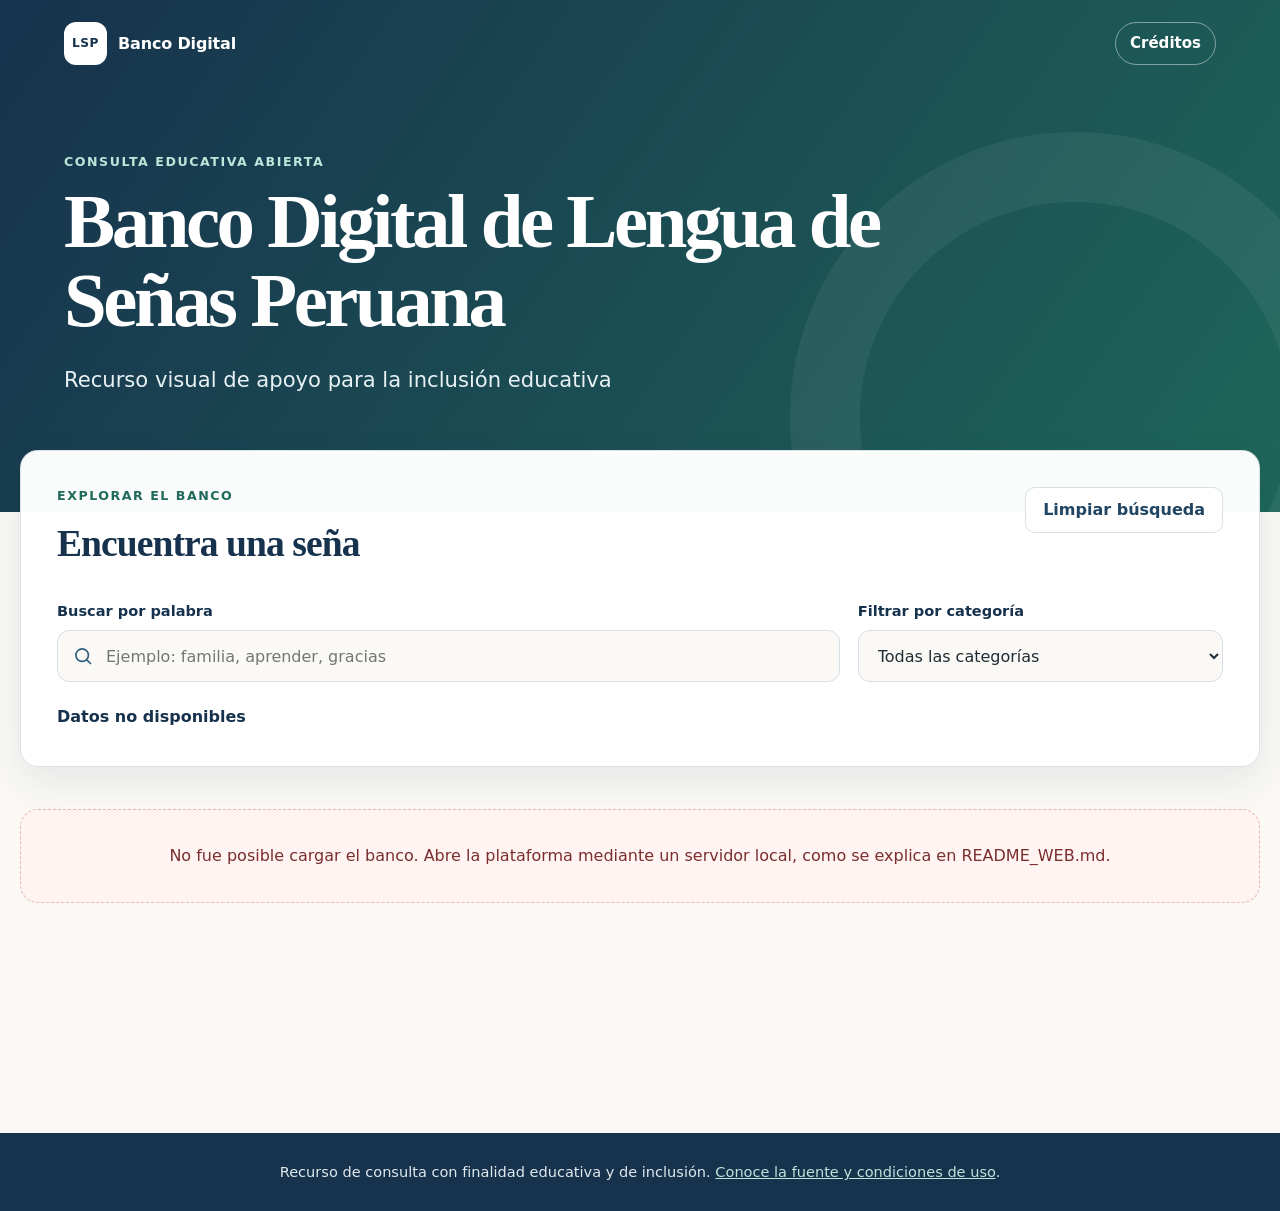
==== index.html @ df6a3536 "Add files via upload" ====
<!doctype html>
<html lang="es">
<head>
  <meta charset="utf-8">
  <meta name="viewport" content="width=device-width, initial-scale=1">
  <meta
    name="description"
    content="Banco Digital de Lengua de Señas Peruana para consulta educativa."
  >
  <title>Banco Digital de Lengua de Señas Peruana</title>
  <link rel="stylesheet" href="estilos.css">
</head>
<body>
  <a class="salto-contenido" href="#contenido">Ir al contenido</a>

  <header class="cabecera">
    <nav class="navegacion" aria-label="Navegación principal">
      <a class="marca" href="index.html" aria-label="Inicio">
        <span class="marca-icono" aria-hidden="true">LSP</span>
        <span>Banco Digital</span>
      </a>
      <a class="enlace-creditos" href="creditos.html">Créditos</a>
    </nav>

    <div class="presentacion">
      <p class="etiqueta-superior">Consulta educativa abierta</p>
      <h1>Banco Digital de Lengua de Señas Peruana</h1>
      <p class="subtitulo">
        Recurso visual de apoyo para la inclusión educativa
      </p>
    </div>
  </header>

  <main id="contenido">
    <section class="panel-busqueda" aria-labelledby="titulo-busqueda">
      <div class="panel-encabezado">
        <div>
          <p class="seccion-etiqueta">Explorar el banco</p>
          <h2 id="titulo-busqueda">Encuentra una seña</h2>
        </div>
        <button id="limpiar" class="boton-secundario" type="button">
          Limpiar búsqueda
        </button>
      </div>

      <div class="controles">
        <div class="campo">
          <label for="busqueda">Buscar por palabra</label>
          <div class="entrada-busqueda">
            <svg
              aria-hidden="true"
              viewBox="0 0 24 24"
              width="20"
              height="20"
            >
              <path
                d="m21 21-4.7-4.7m2.2-5.3a7.5 7.5 0 1 1-15 0 7.5 7.5 0 0 1 15 0Z"
                fill="none"
                stroke="currentColor"
                stroke-linecap="round"
                stroke-width="2"
              />
            </svg>
            <input
              id="busqueda"
              type="search"
              autocomplete="off"
              placeholder="Ejemplo: familia, aprender, gracias"
            >
          </div>
        </div>

        <div class="campo">
          <label for="categoria">Filtrar por categoría</label>
          <select id="categoria">
            <option value="">Todas las categorías</option>
          </select>
        </div>
      </div>

      <div class="resultado-resumen">
        <p id="contador" aria-live="polite">Cargando señas…</p>
        <p id="mostrando" class="mostrando" aria-live="polite"></p>
      </div>
    </section>

    <section aria-labelledby="titulo-resultados">
      <h2 id="titulo-resultados" class="solo-lectores">
        Resultados de búsqueda
      </h2>
      <div id="estado" class="estado-carga" role="status">
        Preparando el banco de señas…
      </div>
      <div id="galeria" class="galeria" aria-live="polite"></div>
      <div class="acciones-galeria">
        <button
          id="cargar-mas"
          class="boton-principal"
          type="button"
          hidden
        >
          Mostrar más señas
        </button>
      </div>
    </section>
  </main>

  <footer>
    <p>
      Recurso de consulta con finalidad educativa y de inclusión.
      <a href="creditos.html">Conoce la fuente y condiciones de uso</a>.
    </p>
  </footer>

  <template id="plantilla-tarjeta">
    <article class="tarjeta">
      <div class="marco-imagen">
        <img class="imagen-sena" loading="lazy" decoding="async" alt="">
      </div>
      <div class="tarjeta-contenido">
        <p class="categoria-tarjeta"></p>
        <h3 class="palabra-tarjeta"></h3>
        <p class="fuente-tarjeta"></p>
      </div>
    </article>
  </template>

  <script src="app.js" defer></script>
</body>
</html>
---- estilos.css ----
:root {
  color-scheme: light;
  --azul-900: #17324d;
  --azul-800: #214664;
  --azul-700: #2f5f7d;
  --azul-100: #e8f1f5;
  --verde-700: #1f6a5a;
  --verde-600: #287c68;
  --verde-100: #e5f3ef;
  --arena-50: #faf9f6;
  --arena-100: #f2efe8;
  --tinta: #202c35;
  --texto-suave: #5b6871;
  --blanco: #ffffff;
  --borde: #d7e0e5;
  --sombra: 0 16px 40px rgba(23, 50, 77, 0.09);
  --radio: 18px;
  font-family:
    Inter, ui-sans-serif, system-ui, -apple-system, BlinkMacSystemFont,
    "Segoe UI", sans-serif;
}

* {
  box-sizing: border-box;
}

html {
  scroll-behavior: smooth;
}

body {
  min-width: 320px;
  margin: 0;
  color: var(--tinta);
  background:
    radial-gradient(circle at 90% 8%, #dcedea 0, transparent 24rem),
    var(--arena-50);
  line-height: 1.5;
}

button,
input,
select {
  font: inherit;
}

a {
  color: var(--verde-700);
}

a:focus-visible,
button:focus-visible,
input:focus-visible,
select:focus-visible {
  outline: 3px solid #f0ad4e;
  outline-offset: 3px;
}

.salto-contenido {
  position: fixed;
  top: 12px;
  left: 12px;
  z-index: 100;
  padding: 10px 14px;
  color: var(--blanco);
  background: var(--azul-900);
  border-radius: 8px;
  transform: translateY(-160%);
  transition: transform 0.2s ease;
}

.salto-contenido:focus {
  transform: translateY(0);
}

.cabecera {
  position: relative;
  overflow: hidden;
  padding: 22px clamp(20px, 5vw, 72px) 116px;
  color: var(--blanco);
  background:
    linear-gradient(125deg, rgba(23, 50, 77, 0.97), rgba(31, 106, 90, 0.93)),
    var(--azul-900);
}

.cabecera::after {
  position: absolute;
  right: -80px;
  bottom: -190px;
  width: 430px;
  height: 430px;
  border: 70px solid rgba(255, 255, 255, 0.06);
  border-radius: 50%;
  content: "";
}

.cabecera-interior {
  padding-bottom: 26px;
}

.navegacion {
  position: relative;
  z-index: 1;
  display: flex;
  align-items: center;
  justify-content: space-between;
  max-width: 1240px;
  margin: 0 auto;
}

.marca {
  display: inline-flex;
  gap: 11px;
  align-items: center;
  color: var(--blanco);
  font-weight: 750;
  text-decoration: none;
  letter-spacing: -0.01em;
}

.marca-icono {
  display: grid;
  width: 43px;
  height: 43px;
  place-items: center;
  color: var(--azul-900);
  background: var(--blanco);
  border-radius: 12px;
  font-size: 0.76rem;
  font-weight: 850;
  letter-spacing: 0.05em;
}

.enlace-creditos {
  padding: 9px 14px;
  color: var(--blanco);
  border: 1px solid rgba(255, 255, 255, 0.45);
  border-radius: 999px;
  font-size: 0.94rem;
  font-weight: 700;
  text-decoration: none;
}

.enlace-creditos:hover,
.enlace-creditos.activo {
  color: var(--azul-900);
  background: var(--blanco);
}

.presentacion {
  position: relative;
  z-index: 1;
  max-width: 1240px;
  margin: 88px auto 0;
}

.etiqueta-superior,
.seccion-etiqueta {
  margin: 0 0 10px;
  color: #bde5da;
  font-size: 0.79rem;
  font-weight: 800;
  letter-spacing: 0.12em;
  text-transform: uppercase;
}

.presentacion h1 {
  max-width: 820px;
  margin: 0;
  font-family: Georgia, "Times New Roman", serif;
  font-size: clamp(2.35rem, 6vw, 4.9rem);
  font-weight: 600;
  line-height: 1.03;
  letter-spacing: -0.045em;
}

.subtitulo {
  max-width: 670px;
  margin: 24px 0 0;
  color: #e7f1f3;
  font-size: clamp(1.05rem, 2vw, 1.32rem);
}

main {
  width: min(1240px, calc(100% - 40px));
  margin: 0 auto;
}

.panel-busqueda {
  position: relative;
  z-index: 2;
  margin-top: -62px;
  padding: clamp(22px, 4vw, 36px);
  background: rgba(255, 255, 255, 0.98);
  border: 1px solid rgba(215, 224, 229, 0.9);
  border-radius: var(--radio);
  box-shadow: var(--sombra);
}

.panel-encabezado {
  display: flex;
  gap: 20px;
  align-items: flex-start;
  justify-content: space-between;
}

.seccion-etiqueta {
  color: var(--verde-700);
}

.panel-encabezado h2 {
  margin: 0;
  color: var(--azul-900);
  font-family: Georgia, "Times New Roman", serif;
  font-size: clamp(1.7rem, 3vw, 2.35rem);
  font-weight: 600;
  letter-spacing: -0.025em;
}

.controles {
  display: grid;
  grid-template-columns: minmax(0, 1.5fr) minmax(250px, 0.7fr);
  gap: 18px;
  margin-top: 28px;
}

.campo label {
  display: block;
  margin-bottom: 8px;
  color: var(--azul-900);
  font-size: 0.91rem;
  font-weight: 750;
}

.entrada-busqueda {
  position: relative;
}

.entrada-busqueda svg {
  position: absolute;
  top: 50%;
  left: 16px;
  color: var(--azul-700);
  transform: translateY(-50%);
  pointer-events: none;
}

input,
select {
  width: 100%;
  height: 52px;
  color: var(--tinta);
  background: var(--arena-50);
  border: 1px solid var(--borde);
  border-radius: 12px;
}

input {
  padding: 0 16px 0 48px;
}

select {
  padding: 0 40px 0 15px;
}

input:hover,
select:hover {
  border-color: var(--azul-700);
}

.boton-secundario,
.boton-principal {
  min-height: 44px;
  padding: 10px 17px;
  border-radius: 10px;
  font-weight: 750;
  cursor: pointer;
}

.boton-secundario {
  color: var(--azul-800);
  background: var(--blanco);
  border: 1px solid var(--borde);
}

.boton-secundario:hover {
  background: var(--azul-100);
}

.boton-principal {
  color: var(--blanco);
  background: var(--verde-700);
  border: 1px solid var(--verde-700);
}

.boton-principal:hover {
  background: var(--verde-600);
}

.resultado-resumen {
  display: flex;
  gap: 20px;
  align-items: center;
  justify-content: space-between;
  min-height: 26px;
  margin-top: 22px;
}

#contador {
  margin: 0;
  color: var(--azul-900);
  font-weight: 800;
}

.mostrando {
  margin: 0;
  color: var(--texto-suave);
  font-size: 0.91rem;
}

.estado-carga {
  margin: 42px 0;
  padding: 34px;
  color: var(--texto-suave);
  text-align: center;
  background: var(--blanco);
  border: 1px dashed var(--borde);
  border-radius: var(--radio);
}

.estado-carga[hidden] {
  display: none;
}

.estado-carga.error {
  color: #7a2e2e;
  background: #fff4f2;
  border-color: #e8b8b2;
}

.galeria {
  display: grid;
  grid-template-columns: repeat(4, minmax(0, 1fr));
  gap: 22px;
  padding: 40px 0 18px;
}

.tarjeta {
  overflow: hidden;
  min-width: 0;
  background: var(--blanco);
  border: 1px solid var(--borde);
  border-radius: 16px;
  box-shadow: 0 8px 28px rgba(23, 50, 77, 0.06);
  transition:
    transform 0.2s ease,
    box-shadow 0.2s ease;
}

.tarjeta:hover {
  box-shadow: 0 16px 34px rgba(23, 50, 77, 0.13);
  transform: translateY(-3px);
}

.marco-imagen {
  display: grid;
  aspect-ratio: 4 / 3;
  place-items: center;
  padding: 12px;
  background:
    linear-gradient(145deg, #edf4f3, #f7f4ed);
  border-bottom: 1px solid var(--borde);
}

.imagen-sena {
  width: 100%;
  height: 100%;
  object-fit: contain;
  background: var(--blanco);
  border-radius: 9px;
}

.imagen-sena.error-imagen {
  opacity: 0.2;
}

.tarjeta-contenido {
  padding: 17px 18px 19px;
}

.categoria-tarjeta {
  margin: 0 0 7px;
  color: var(--verde-700);
  font-size: 0.72rem;
  font-weight: 850;
  letter-spacing: 0.085em;
  text-transform: uppercase;
}

.palabra-tarjeta {
  margin: 0;
  color: var(--azul-900);
  font-family: Georgia, "Times New Roman", serif;
  font-size: 1.48rem;
  font-weight: 600;
  line-height: 1.15;
  overflow-wrap: anywhere;
}

.fuente-tarjeta {
  display: -webkit-box;
  margin: 12px 0 0;
  overflow: hidden;
  color: var(--texto-suave);
  font-size: 0.78rem;
  line-height: 1.4;
  -webkit-box-orient: vertical;
  -webkit-line-clamp: 2;
}

.acciones-galeria {
  display: flex;
  justify-content: center;
  min-height: 70px;
  padding: 12px 0 28px;
}

footer {
  margin-top: 60px;
  padding: 28px 20px;
  color: #dfe9ed;
  text-align: center;
  background: var(--azul-900);
  font-size: 0.91rem;
}

footer p {
  margin: 0;
}

footer a {
  color: #bde5da;
}

.solo-lectores {
  position: absolute;
  width: 1px;
  height: 1px;
  padding: 0;
  overflow: hidden;
  clip: rect(0, 0, 0, 0);
  white-space: nowrap;
  border: 0;
}

.contenido-creditos {
  max-width: 880px;
  padding: 55px 0 20px;
}

.volver {
  display: inline-block;
  margin-bottom: 22px;
  font-weight: 750;
  text-decoration: none;
}

.tarjeta-creditos {
  padding: clamp(26px, 6vw, 64px);
  background: var(--blanco);
  border: 1px solid var(--borde);
  border-radius: var(--radio);
  box-shadow: var(--sombra);
}

.tarjeta-creditos h1 {
  margin: 0;
  color: var(--azul-900);
  font-family: Georgia, "Times New Roman", serif;
  font-size: clamp(2.15rem, 5vw, 3.6rem);
  font-weight: 600;
  line-height: 1.08;
  letter-spacing: -0.035em;
}

.tarjeta-creditos .introduccion {
  margin: 22px 0 38px;
  color: var(--texto-suave);
  font-size: 1.15rem;
}

.tarjeta-creditos section {
  padding: 25px 0;
  border-top: 1px solid var(--borde);
}

.tarjeta-creditos section:last-child {
  padding-bottom: 0;
}

.tarjeta-creditos h2 {
  margin: 0 0 8px;
  color: var(--azul-900);
  font-size: 1.2rem;
}

.tarjeta-creditos section p {
  margin: 0;
}

@media (max-width: 1050px) {
  .galeria {
    grid-template-columns: repeat(3, minmax(0, 1fr));
  }
}

@media (max-width: 760px) {
  .cabecera {
    padding-right: 20px;
    padding-bottom: 96px;
    padding-left: 20px;
  }

  .presentacion {
    margin-top: 62px;
  }

  main {
    width: min(100% - 28px, 1240px);
  }

  .panel-busqueda {
    margin-top: -48px;
  }

  .panel-encabezado,
  .resultado-resumen {
    align-items: stretch;
    flex-direction: column;
  }

  .boton-secundario {
    align-self: flex-start;
  }

  .controles {
    grid-template-columns: 1fr;
  }

  .galeria {
    grid-template-columns: repeat(2, minmax(0, 1fr));
    gap: 15px;
  }
}

@media (max-width: 500px) {
  .marca > span:last-child {
    display: none;
  }

  .presentacion h1 {
    font-size: 2.45rem;
  }

  .galeria {
    grid-template-columns: 1fr;
  }

  .marco-imagen {
    aspect-ratio: 16 / 11;
  }

  .boton-secundario,
  .boton-principal {
    width: 100%;
  }

  .contenido-creditos {
    padding-top: 30px;
  }
}

@media (prefers-reduced-motion: reduce) {
  *,
  *::before,
  *::after {
    scroll-behavior: auto !important;
    transition: none !important;
  }
}
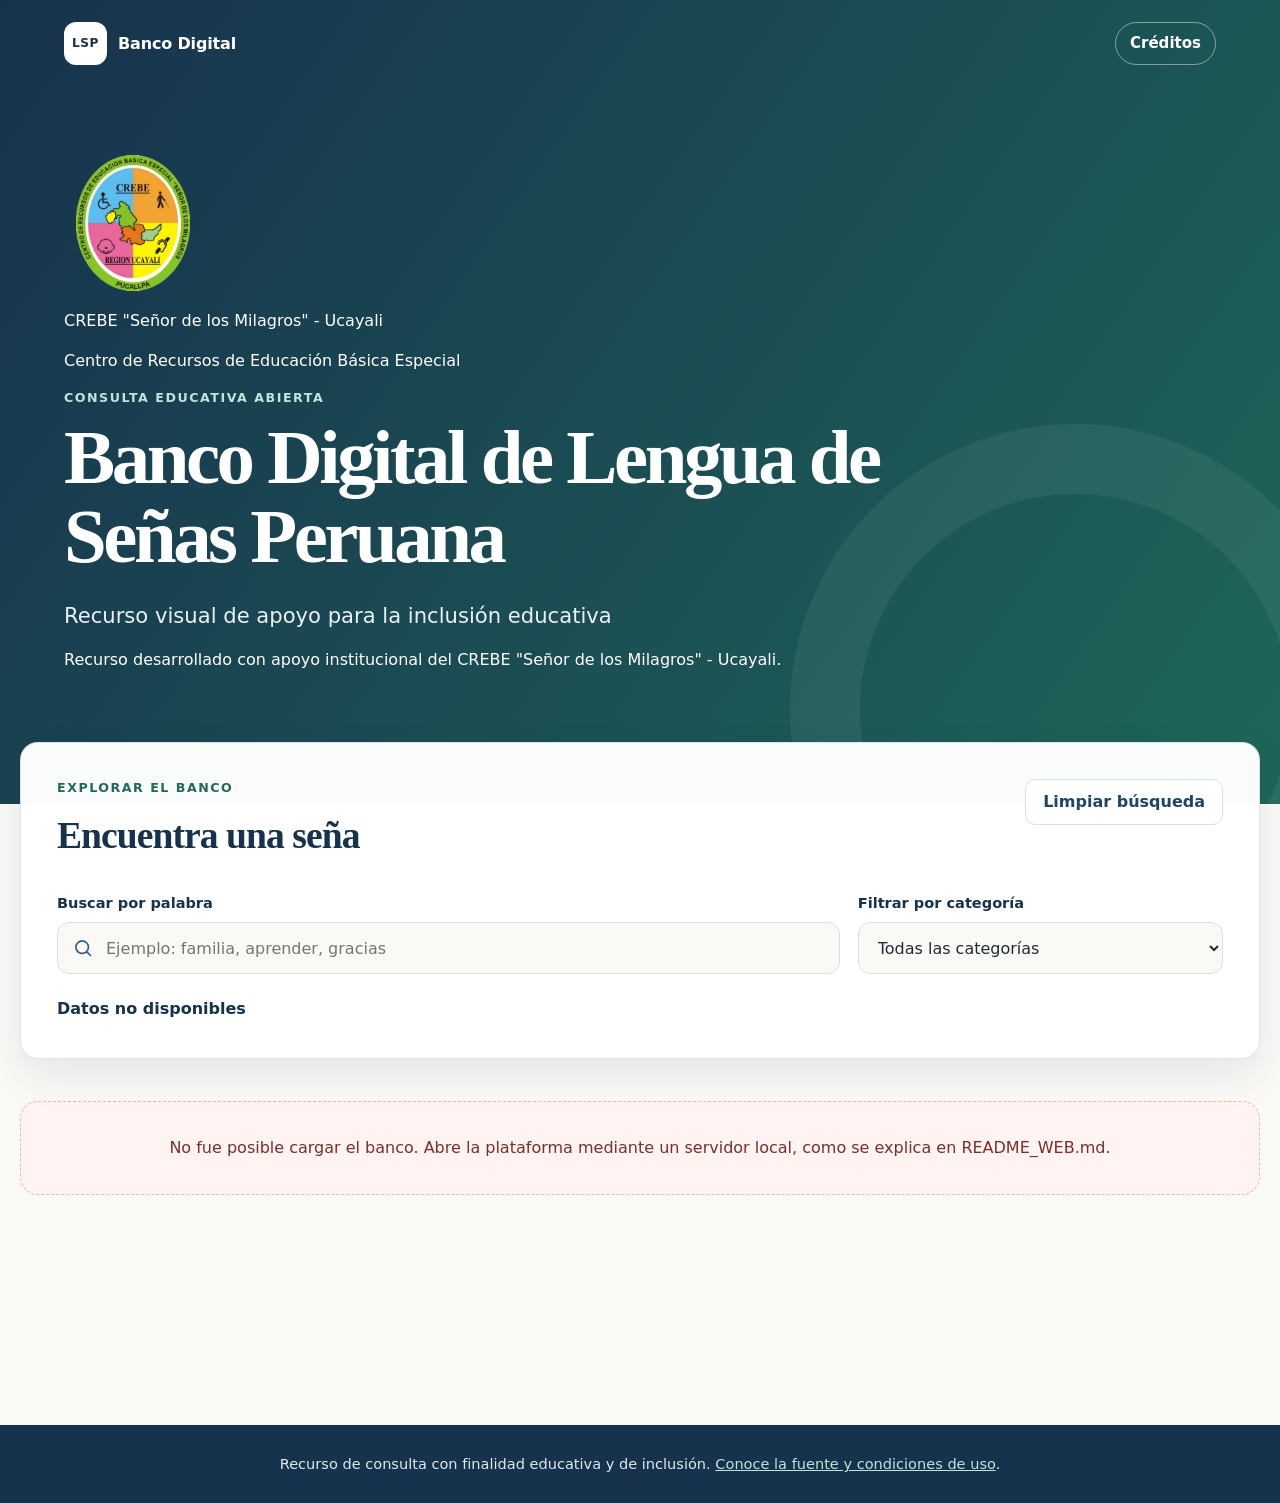
==== commit b4a7cb67: "Update index.html" ====
--- a/index.html
+++ b/index.html
@@ -21,14 +21,33 @@
       </a>
       <a class="enlace-creditos" href="creditos.html">Créditos</a>
     </nav>
-
-    <div class="presentacion">
-      <p class="etiqueta-superior">Consulta educativa abierta</p>
-      <h1>Banco Digital de Lengua de Señas Peruana</h1>
-      <p class="subtitulo">
-        Recurso visual de apoyo para la inclusión educativa
+<div class="presentacion">
+  <div class="bloque-institucional" aria-label="Identidad institucional">
+    <img
+      class="logo-crebe"
+      src="logo-crebe.png"
+      alt="Logo del CREBE Señor de los Milagros - Ucayali"
+    >
+    <div class="texto-institucional">
+      <p class="nombre-institucional">
+        CREBE "Señor de los Milagros" - Ucayali
+      </p>
+      <p class="detalle-institucional">
+        Centro de Recursos de Educación Básica Especial
       </p>
     </div>
+  </div>
+
+  <p class="etiqueta-superior">Consulta educativa abierta</p>
+  <h1>Banco Digital de Lengua de Señas Peruana</h1>
+  <p class="subtitulo">
+    Recurso visual de apoyo para la inclusión educativa
+  </p>
+  <p class="apoyo-institucional">
+    Recurso desarrollado con apoyo institucional del CREBE "Señor de los Milagros" - Ucayali.
+  </p>
+</div>
+
   </header>
 
   <main id="contenido">
--- a/estilos.css
+++ b/estilos.css
@@ -588,3 +588,13 @@
     transition: none !important;
   }
 }
+.fuente-tarjeta {
+  display: none;
+}
+.logo-crebe {
+  width: 140px !important;
+  max-width: 140px !important;
+  height: auto !important;
+  object-fit: contain;
+  display: block;
+}
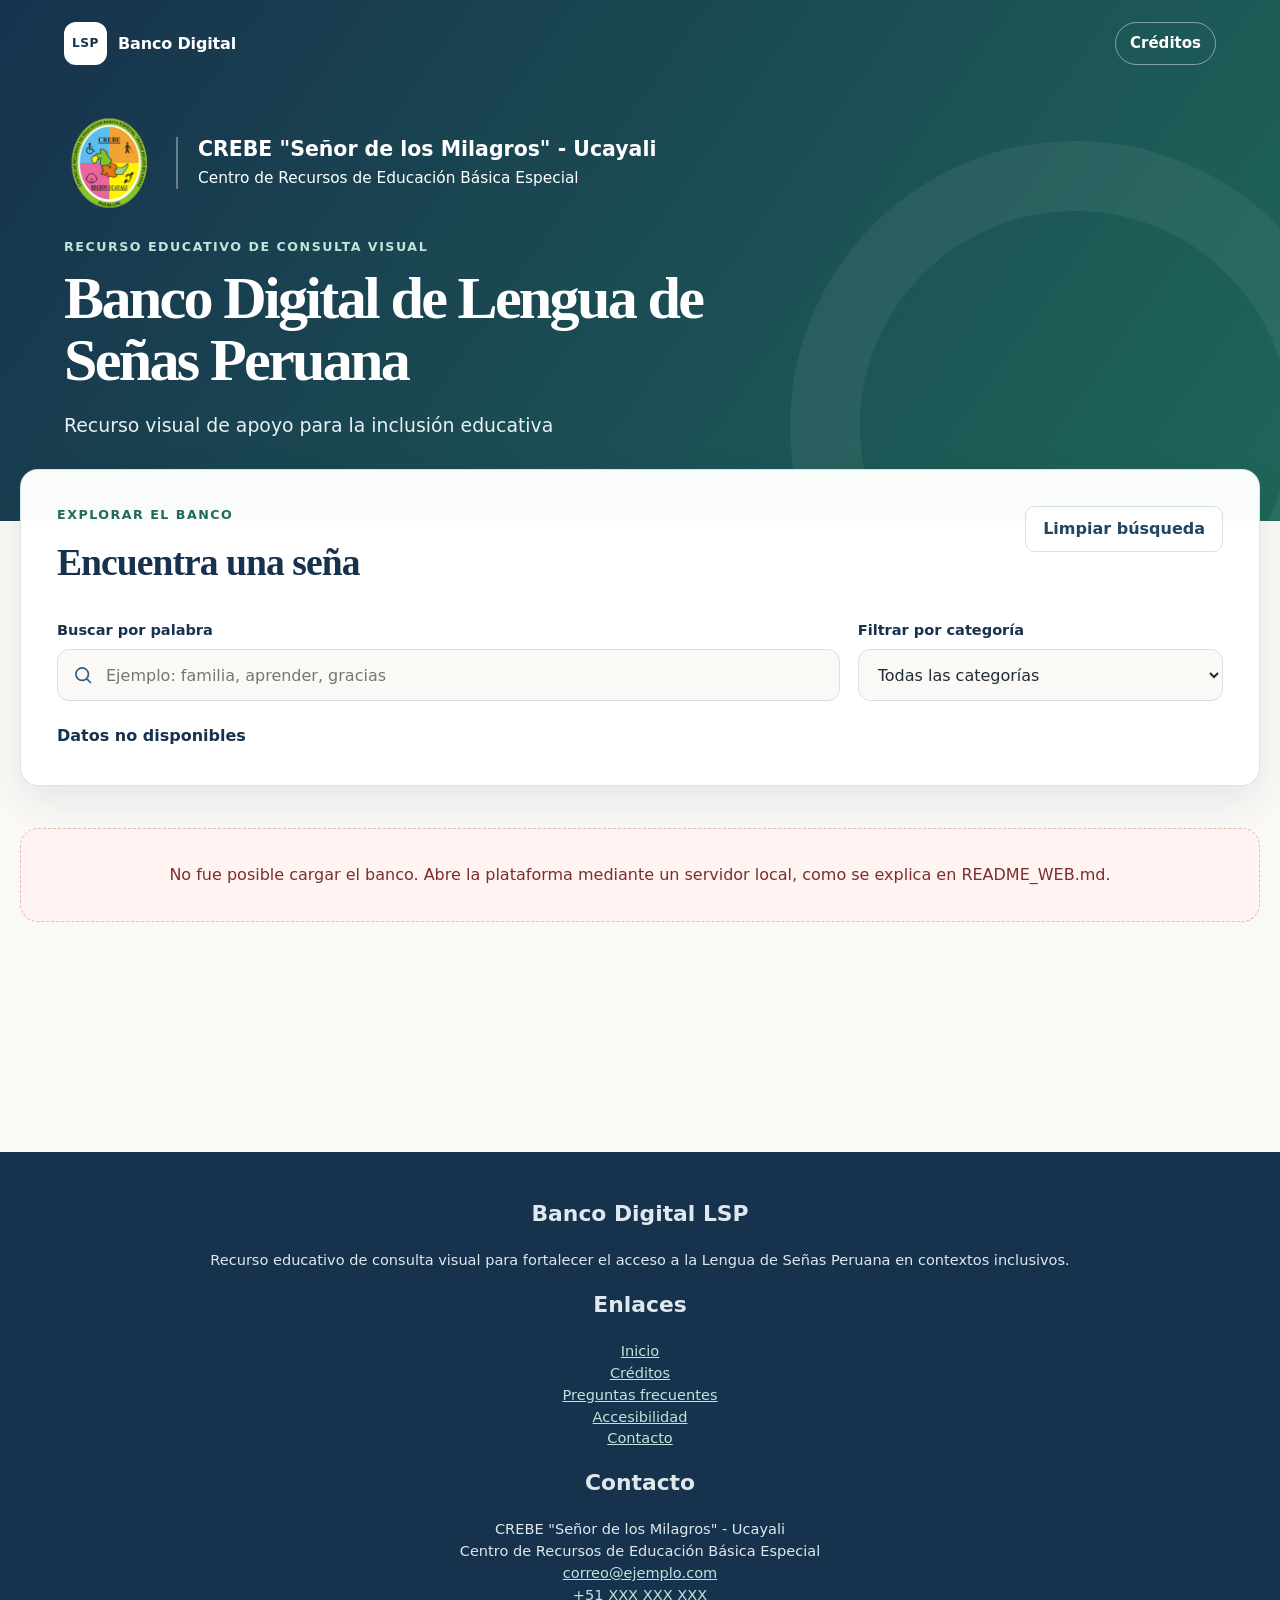
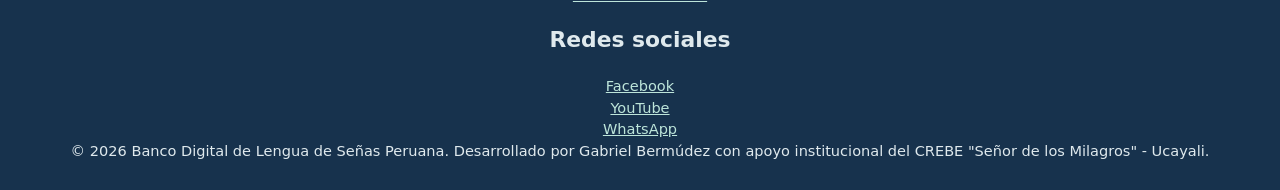
==== commit b1616ae0: "Update index.html" ====
--- a/index.html
+++ b/index.html
@@ -8,7 +8,7 @@
     content="Banco Digital de Lengua de Señas Peruana para consulta educativa."
   >
   <title>Banco Digital de Lengua de Señas Peruana</title>
-  <link rel="stylesheet" href="estilos.css">
+  <link rel="stylesheet" href="estilos.css?v=6">
 </head>
 <body>
   <a class="salto-contenido" href="#contenido">Ir al contenido</a>
@@ -38,13 +38,10 @@
     </div>
   </div>
 
-  <p class="etiqueta-superior">Consulta educativa abierta</p>
+  <p class="etiqueta-superior">Recurso educativo de consulta visual</p>
   <h1>Banco Digital de Lengua de Señas Peruana</h1>
   <p class="subtitulo">
     Recurso visual de apoyo para la inclusión educativa
-  </p>
-  <p class="apoyo-institucional">
-    Recurso desarrollado con apoyo institucional del CREBE "Señor de los Milagros" - Ucayali.
   </p>
 </div>
 
@@ -123,12 +120,53 @@
       </div>
     </section>
   </main>
+  </main>
 
   <footer>
-    <p>
-      Recurso de consulta con finalidad educativa y de inclusión.
-      <a href="creditos.html">Conoce la fuente y condiciones de uso</a>.
-    </p>
+    <div class="footer-contenido">
+      <div class="footer-bloque">
+        <h2>Banco Digital LSP</h2>
+        <p>
+          Recurso educativo de consulta visual para fortalecer el acceso a la Lengua de Señas Peruana en contextos inclusivos.
+        </p>
+      </div>
+
+      <div class="footer-bloque">
+        <h2>Enlaces</h2>
+        <p>
+          <a href="index.html">Inicio</a><br>
+          <a href="creditos.html">Créditos</a><br>
+          <a href="faq.html">Preguntas frecuentes</a><br>
+          <a href="accesibilidad.html">Accesibilidad</a><br>
+          <a href="contacto.html">Contacto</a>
+        </p>
+      </div>
+
+      <div class="footer-bloque">
+        <h2>Contacto</h2>
+        <p>
+          CREBE "Señor de los Milagros" - Ucayali<br>
+          Centro de Recursos de Educación Básica Especial<br>
+          <a href="mailto:correo@ejemplo.com">correo@ejemplo.com</a><br>
+          <a href="tel:+51XXXXXXXXX">+51 XXX XXX XXX</a>
+        </p>
+      </div>
+
+      <div class="footer-bloque">
+        <h2>Redes sociales</h2>
+        <p>
+          <a href="#" target="_blank" rel="noopener noreferrer">Facebook</a><br>
+          <a href="#" target="_blank" rel="noopener noreferrer">YouTube</a><br>
+          <a href="#" target="_blank" rel="noopener noreferrer">WhatsApp</a>
+        </p>
+      </div>
+    </div>
+
+    <div class="footer-final">
+      <p>
+        © 2026 Banco Digital de Lengua de Señas Peruana. Desarrollado por Gabriel Bermúdez con apoyo institucional del CREBE "Señor de los Milagros" - Ucayali.
+      </p>
+    </div>
   </footer>
 
   <template id="plantilla-tarjeta">
@@ -143,7 +181,6 @@
       </div>
     </article>
   </template>
-
-  <script src="app.js" defer></script>
+  <script src="app.js?v=1" defer></script>
 </body>
 </html>
--- a/estilos.css
+++ b/estilos.css
@@ -73,10 +73,12 @@
   transform: translateY(0);
 }
 
+/* Cabecera principal */
+
 .cabecera {
   position: relative;
   overflow: hidden;
-  padding: 22px clamp(20px, 5vw, 72px) 116px;
+  padding: 22px clamp(20px, 5vw, 72px) 82px;
   color: var(--blanco);
   background:
     linear-gradient(125deg, rgba(23, 50, 77, 0.97), rgba(31, 106, 90, 0.93)),
@@ -97,6 +99,8 @@
 .cabecera-interior {
   padding-bottom: 26px;
 }
+
+/* Navegación superior */
 
 .navegacion {
   position: relative;
@@ -147,11 +151,51 @@
   background: var(--blanco);
 }
 
+/* Presentación */
+
 .presentacion {
   position: relative;
   z-index: 1;
   max-width: 1240px;
-  margin: 88px auto 0;
+  margin: 52px auto 0;
+}
+
+.bloque-institucional {
+  display: flex;
+  align-items: center;
+  gap: 1.25rem;
+  max-width: 760px;
+  margin-bottom: 1.8rem;
+}
+
+.logo-crebe {
+  width: 92px;
+  max-width: 92px;
+  height: auto;
+  object-fit: contain;
+  display: block;
+  flex-shrink: 0;
+}
+
+.texto-institucional {
+  border-left: 2px solid rgba(255, 255, 255, 0.35);
+  padding-left: 1.25rem;
+}
+
+.nombre-institucional {
+  margin: 0;
+  color: #ffffff;
+  font-size: clamp(1rem, 1.6vw, 1.35rem);
+  font-weight: 700;
+  line-height: 1.25;
+}
+
+.detalle-institucional {
+  margin: 0.35rem 0 0;
+  color: #ffffff;
+  font-size: clamp(0.9rem, 1.2vw, 1.05rem);
+  font-weight: 500;
+  line-height: 1.35;
 }
 
 .etiqueta-superior,
@@ -165,10 +209,10 @@
 }
 
 .presentacion h1 {
-  max-width: 820px;
+  max-width: 760px;
   margin: 0;
   font-family: Georgia, "Times New Roman", serif;
-  font-size: clamp(2.35rem, 6vw, 4.9rem);
+  font-size: clamp(2.25rem, 4.7vw, 4.1rem);
   font-weight: 600;
   line-height: 1.03;
   letter-spacing: -0.045em;
@@ -176,20 +220,28 @@
 
 .subtitulo {
   max-width: 670px;
-  margin: 24px 0 0;
+  margin: 20px 0 0;
   color: #e7f1f3;
-  font-size: clamp(1.05rem, 2vw, 1.32rem);
-}
+  font-size: clamp(1rem, 1.7vw, 1.18rem);
+}
+
+.apoyo-institucional {
+  display: none;
+}
+
+/* Contenido principal */
 
 main {
   width: min(1240px, calc(100% - 40px));
   margin: 0 auto;
 }
 
+/* Panel de búsqueda */
+
 .panel-busqueda {
   position: relative;
   z-index: 2;
-  margin-top: -62px;
+  margin-top: -52px;
   padding: clamp(22px, 4vw, 36px);
   background: rgba(255, 255, 255, 0.98);
   border: 1px solid rgba(215, 224, 229, 0.9);
@@ -268,6 +320,8 @@
   border-color: var(--azul-700);
 }
 
+/* Botones */
+
 .boton-secundario,
 .boton-principal {
   min-height: 44px;
@@ -296,6 +350,8 @@
 .boton-principal:hover {
   background: var(--verde-600);
 }
+
+/* Resumen de resultados */
 
 .resultado-resumen {
   display: flex;
@@ -337,6 +393,8 @@
   background: #fff4f2;
   border-color: #e8b8b2;
 }
+
+/* Galería */
 
 .galeria {
   display: grid;
@@ -408,14 +466,7 @@
 }
 
 .fuente-tarjeta {
-  display: -webkit-box;
-  margin: 12px 0 0;
-  overflow: hidden;
-  color: var(--texto-suave);
-  font-size: 0.78rem;
-  line-height: 1.4;
-  -webkit-box-orient: vertical;
-  -webkit-line-clamp: 2;
+  display: none;
 }
 
 .acciones-galeria {
@@ -424,6 +475,8 @@
   min-height: 70px;
   padding: 12px 0 28px;
 }
+
+/* Pie de página */
 
 footer {
   margin-top: 60px;
@@ -441,6 +494,8 @@
 footer a {
   color: #bde5da;
 }
+
+/* Accesibilidad */
 
 .solo-lectores {
   position: absolute;
@@ -453,6 +508,8 @@
   border: 0;
 }
 
+/* Página de créditos */
+
 .contenido-creditos {
   max-width: 880px;
   padding: 55px 0 20px;
@@ -508,11 +565,15 @@
   margin: 0;
 }
 
+/* Pantallas medianas */
+
 @media (max-width: 1050px) {
   .galeria {
     grid-template-columns: repeat(3, minmax(0, 1fr));
   }
 }
+
+/* Tablets y celulares grandes */
 
 @media (max-width: 760px) {
   .cabecera {
@@ -522,7 +583,29 @@
   }
 
   .presentacion {
-    margin-top: 62px;
+    margin-top: 46px;
+  }
+
+  .bloque-institucional {
+    gap: 0.9rem;
+    margin-bottom: 1.5rem;
+  }
+
+  .logo-crebe {
+    width: 76px;
+    max-width: 76px;
+  }
+
+  .texto-institucional {
+    padding-left: 0.8rem;
+  }
+
+  .nombre-institucional {
+    font-size: 0.95rem;
+  }
+
+  .detalle-institucional {
+    font-size: 0.82rem;
   }
 
   main {
@@ -553,13 +636,41 @@
   }
 }
 
+/* Celulares pequeños */
+
 @media (max-width: 500px) {
   .marca > span:last-child {
     display: none;
   }
 
+  .bloque-institucional {
+    align-items: center;
+    gap: 0.75rem;
+  }
+
+  .logo-crebe {
+    width: 68px;
+    max-width: 68px;
+  }
+
+  .texto-institucional {
+    padding-left: 0.7rem;
+  }
+
+  .nombre-institucional {
+    font-size: 0.84rem;
+  }
+
+  .detalle-institucional {
+    font-size: 0.74rem;
+  }
+
   .presentacion h1 {
     font-size: 2.45rem;
+  }
+
+  .subtitulo {
+    font-size: 1rem;
   }
 
   .galeria {
@@ -579,6 +690,8 @@
     padding-top: 30px;
   }
 }
+
+/* Reducción de movimiento */
 
 @media (prefers-reduced-motion: reduce) {
   *,
@@ -588,13 +701,3 @@
     transition: none !important;
   }
 }
-.fuente-tarjeta {
-  display: none;
-}
-.logo-crebe {
-  width: 140px !important;
-  max-width: 140px !important;
-  height: auto !important;
-  object-fit: contain;
-  display: block;
-}
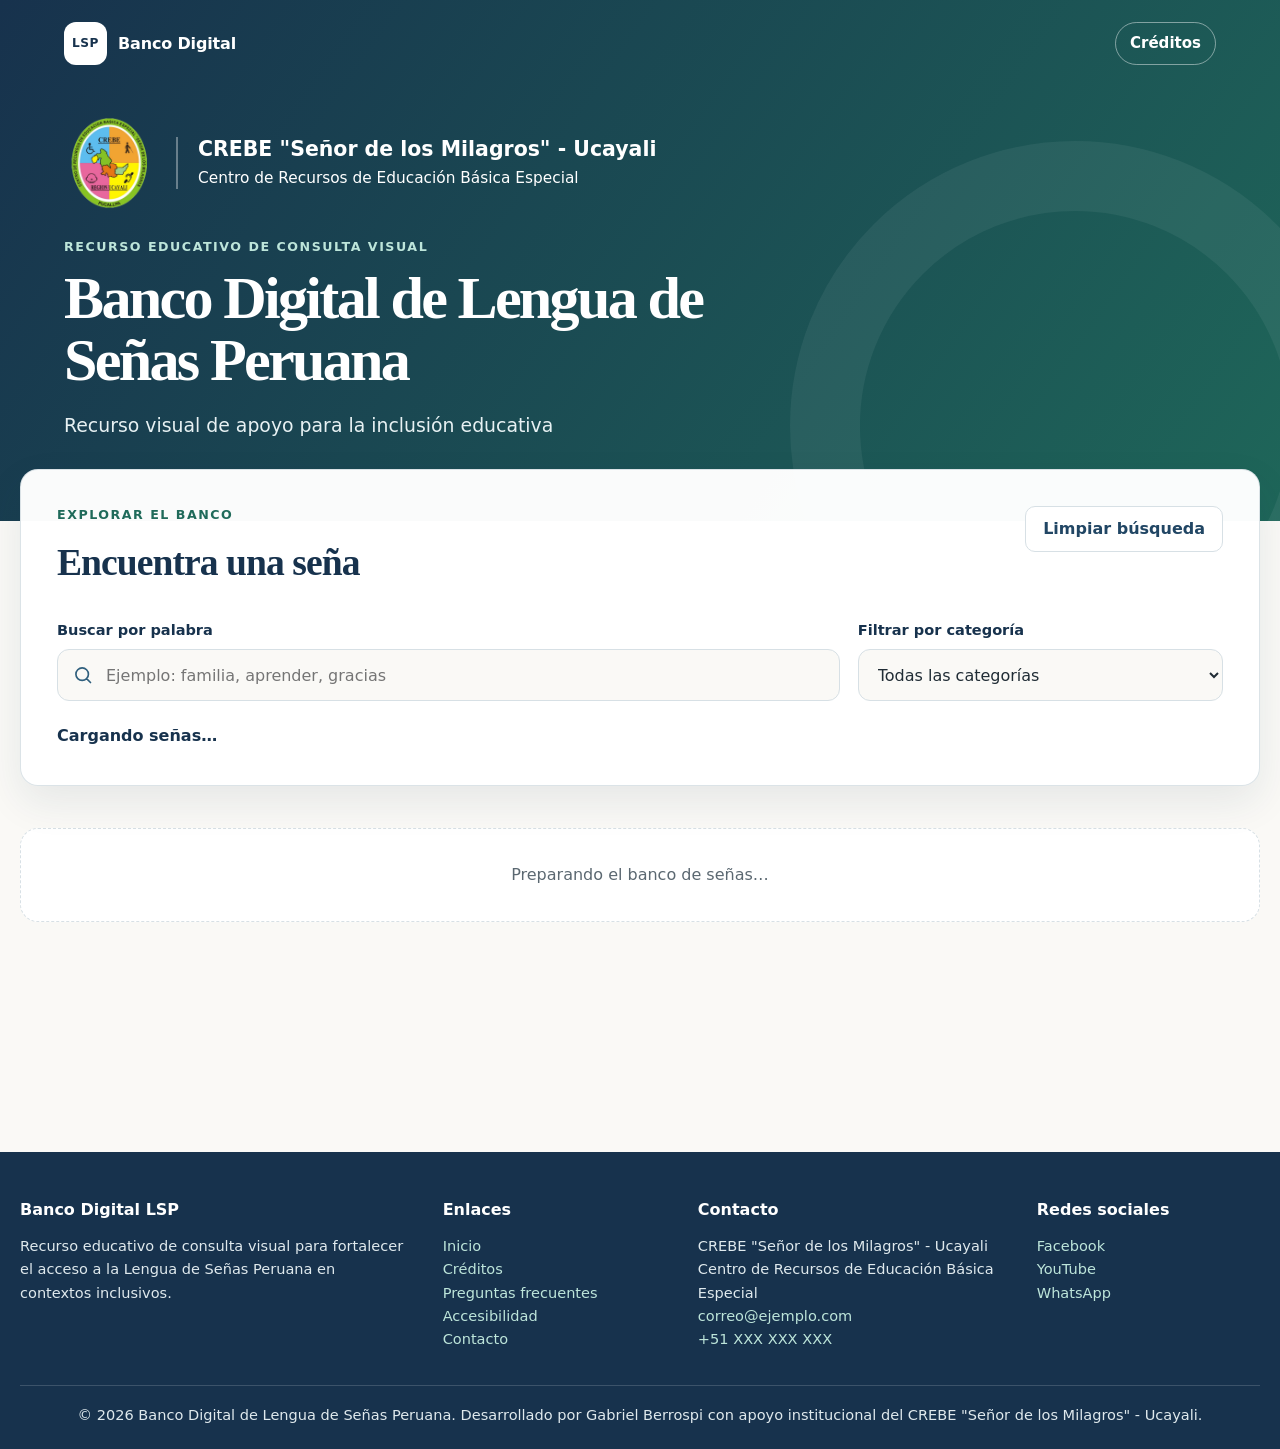
==== commit 0edcc90d: "Update index.html" ====
--- a/index.html
+++ b/index.html
@@ -8,7 +8,7 @@
     content="Banco Digital de Lengua de Señas Peruana para consulta educativa."
   >
   <title>Banco Digital de Lengua de Señas Peruana</title>
-  <link rel="stylesheet" href="estilos.css?v=6">
+  <link rel="stylesheet" href="estilos.css?v=7">
 </head>
 <body>
   <a class="salto-contenido" href="#contenido">Ir al contenido</a>
@@ -120,8 +120,6 @@
       </div>
     </section>
   </main>
-  </main>
-
   <footer>
     <div class="footer-contenido">
       <div class="footer-bloque">
@@ -164,7 +162,7 @@
 
     <div class="footer-final">
       <p>
-        © 2026 Banco Digital de Lengua de Señas Peruana. Desarrollado por Gabriel Bermúdez con apoyo institucional del CREBE "Señor de los Milagros" - Ucayali.
+        © 2026 Banco Digital de Lengua de Señas Peruana. Desarrollado por Gabriel Berrospi con apoyo institucional del CREBE "Señor de los Milagros" - Ucayali.
       </p>
     </div>
   </footer>
@@ -177,10 +175,11 @@
       <div class="tarjeta-contenido">
         <p class="categoria-tarjeta"></p>
         <h3 class="palabra-tarjeta"></h3>
+        <p class="descripcion-tarjeta"></p>
         <p class="fuente-tarjeta"></p>
       </div>
     </article>
   </template>
-  <script src="app.js?v=1" defer></script>
+  <script src="app.js?v=3" defer></script>
 </body>
 </html>
--- a/estilos.css
+++ b/estilos.css
@@ -480,19 +480,72 @@
 
 footer {
   margin-top: 60px;
-  padding: 28px 20px;
+  padding: 46px 20px 24px;
   color: #dfe9ed;
-  text-align: center;
   background: var(--azul-900);
   font-size: 0.91rem;
 }
 
-footer p {
-  margin: 0;
-}
-
-footer a {
+.footer-contenido {
+  display: grid;
+  grid-template-columns: 1.4fr 0.8fr 1.1fr 0.8fr;
+  gap: 32px;
+  width: min(1240px, 100%);
+  margin: 0 auto;
+  text-align: left;
+}
+
+.footer-bloque h2 {
+  margin: 0 0 12px;
+  color: #ffffff;
+  font-size: 1rem;
+  font-weight: 800;
+}
+
+.footer-bloque p {
+  margin: 0;
+  color: #dfe9ed;
+  line-height: 1.6;
+}
+
+.footer-bloque a {
   color: #bde5da;
+  text-decoration: none;
+}
+
+.footer-bloque a:hover {
+  text-decoration: underline;
+}
+
+.footer-final {
+  width: min(1240px, 100%);
+  margin: 34px auto 0;
+  padding-top: 18px;
+  border-top: 1px solid rgba(255, 255, 255, 0.16);
+  text-align: center;
+}
+
+.footer-final p {
+  margin: 0;
+  color: #dfe9ed;
+  line-height: 1.5;
+}
+
+@media (max-width: 900px) {
+  .footer-contenido {
+    grid-template-columns: repeat(2, minmax(0, 1fr));
+  }
+}
+
+@media (max-width: 560px) {
+  .footer-contenido {
+    grid-template-columns: 1fr;
+    gap: 24px;
+  }
+
+  footer {
+    padding: 34px 20px 22px;
+  }
 }
 
 /* Accesibilidad */
@@ -701,3 +754,38 @@
     transition: none !important;
   }
 }
+.galeria.galeria-secuencia {
+  grid-template-columns: 1fr;
+  max-width: 1050px;
+  margin: 0 auto;
+  gap: 28px;
+}
+
+.galeria.galeria-secuencia .tarjeta {
+  border-radius: 18px;
+}
+
+.galeria.galeria-secuencia .marco-imagen {
+  aspect-ratio: auto;
+  padding: 18px;
+  background: #ffffff;
+}
+
+.galeria.galeria-secuencia .imagen-sena {
+  width: 100%;
+  height: auto;
+  max-height: none;
+  object-fit: contain;
+}
+
+.galeria.galeria-secuencia .tarjeta-contenido {
+  padding: 18px 24px 22px;
+}
+
+.galeria.galeria-secuencia .categoria-tarjeta {
+  font-size: 0.78rem;
+}
+
+.galeria.galeria-secuencia .palabra-tarjeta {
+  font-size: clamp(1.6rem, 3vw, 2.2rem);
+}
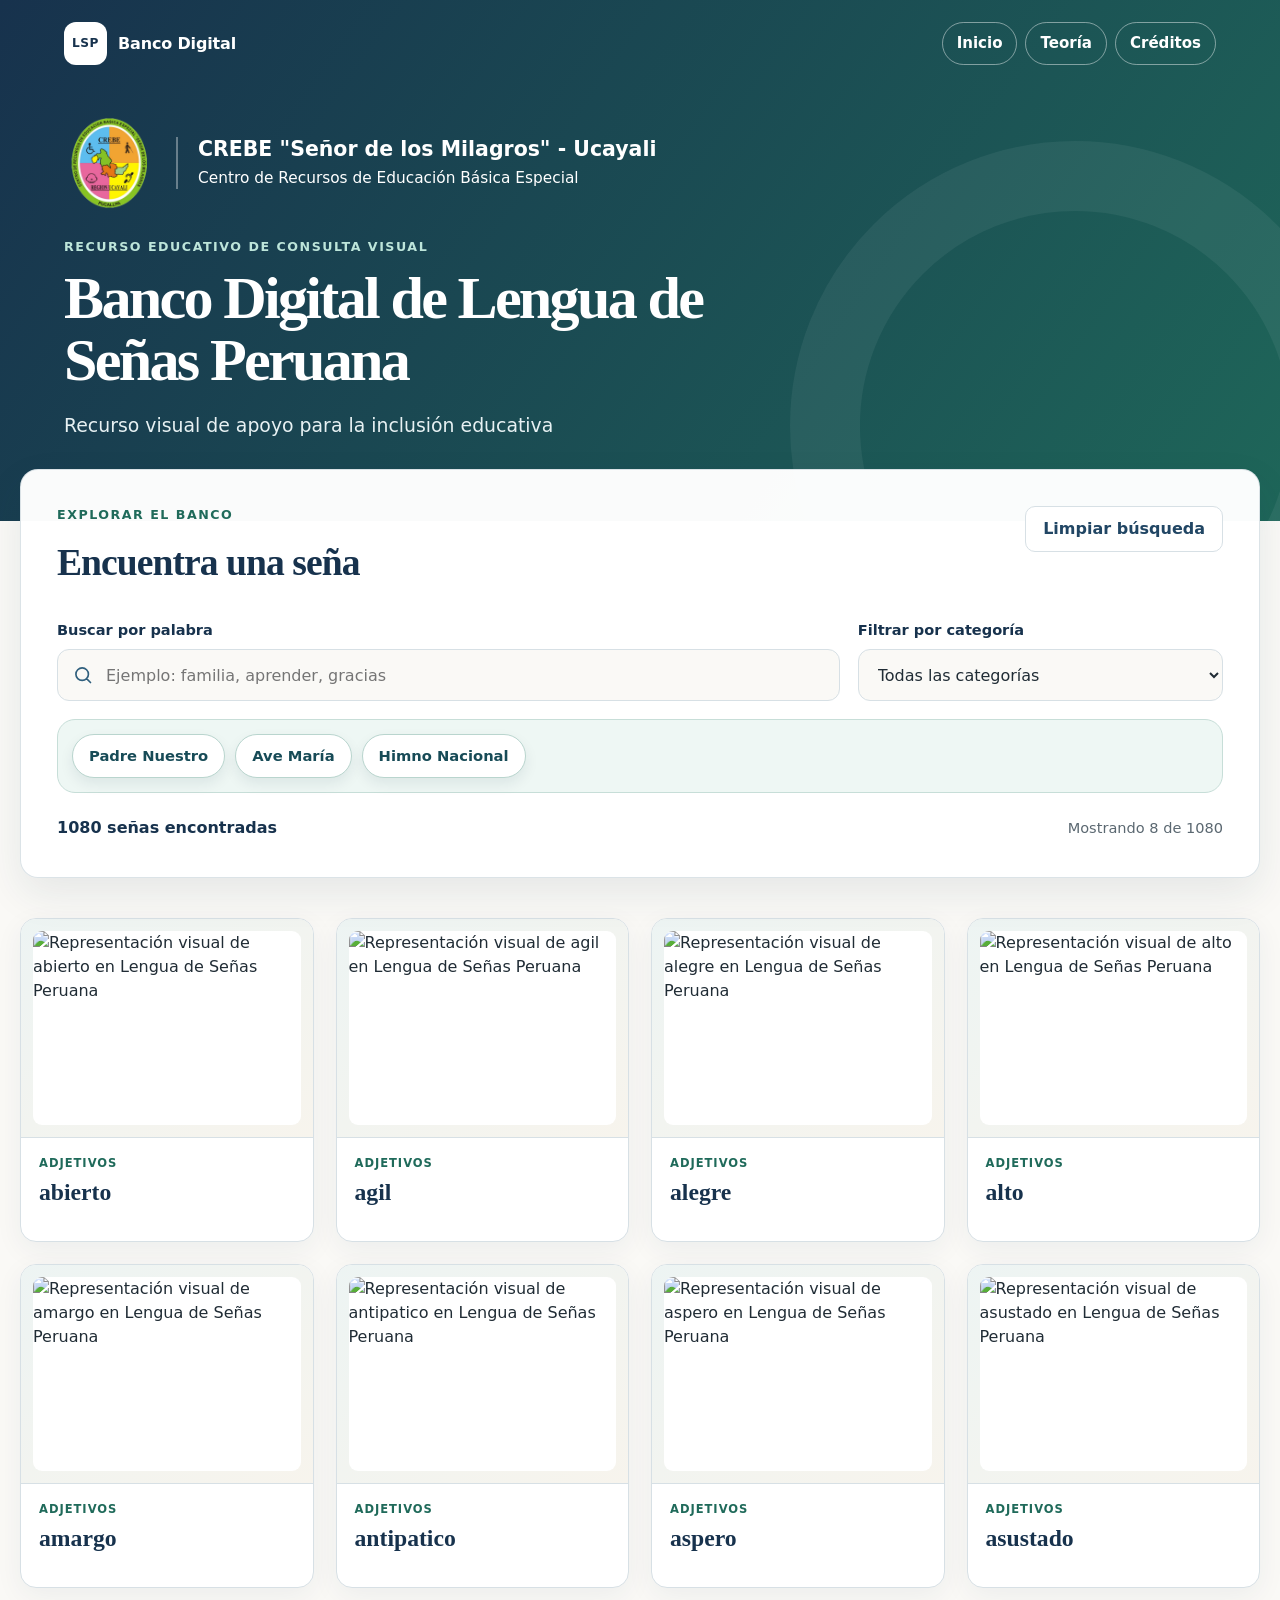
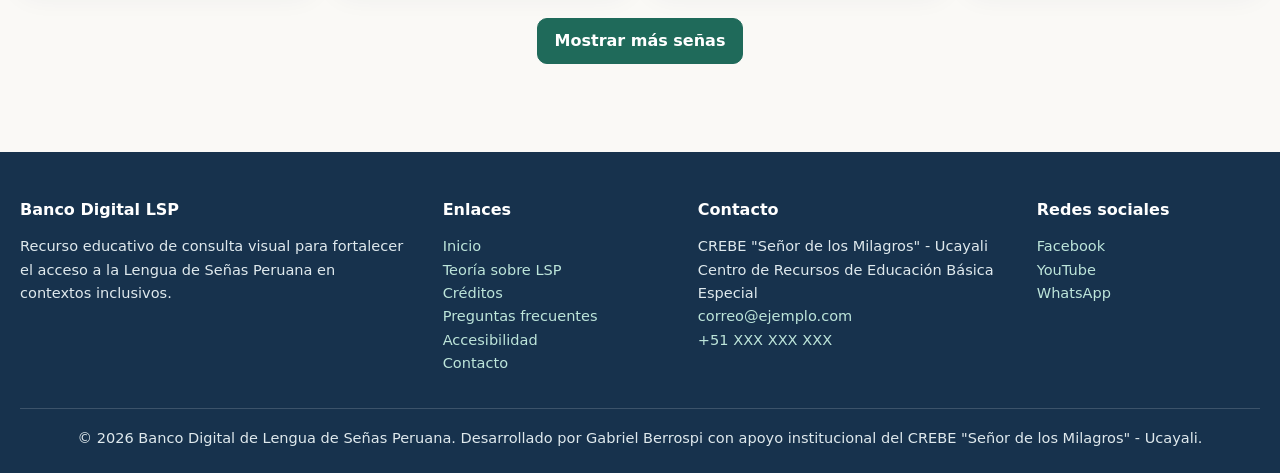
==== commit 2cf838f1: "Mantener índice sin enlace a Noti inclusivas" ====
--- a/index.html
+++ b/index.html
@@ -8,7 +8,7 @@
     content="Banco Digital de Lengua de Señas Peruana para consulta educativa."
   >
   <title>Banco Digital de Lengua de Señas Peruana</title>
-  <link rel="stylesheet" href="estilos.css?v=7">
+  <link rel="stylesheet" href="estilos.css?v=13">
 </head>
 <body>
   <a class="salto-contenido" href="#contenido">Ir al contenido</a>
@@ -19,32 +19,37 @@
         <span class="marca-icono" aria-hidden="true">LSP</span>
         <span>Banco Digital</span>
       </a>
-      <a class="enlace-creditos" href="creditos.html">Créditos</a>
+
+      <div class="enlaces-superiores">
+        <a class="enlace-inicio" href="https://crebeucayali.weebly.com/">Inicio</a>
+        <a class="enlace-creditos" href="teoria.html">Teoría</a>
+        <a class="enlace-creditos" href="creditos.html">Créditos</a>
+      </div>
     </nav>
-<div class="presentacion">
-  <div class="bloque-institucional" aria-label="Identidad institucional">
-    <img
-      class="logo-crebe"
-      src="logo-crebe.png"
-      alt="Logo del CREBE Señor de los Milagros - Ucayali"
-    >
-    <div class="texto-institucional">
-      <p class="nombre-institucional">
-        CREBE "Señor de los Milagros" - Ucayali
-      </p>
-      <p class="detalle-institucional">
-        Centro de Recursos de Educación Básica Especial
+
+    <div class="presentacion">
+      <div class="bloque-institucional" aria-label="Identidad institucional">
+        <img
+          class="logo-crebe"
+          src="logo-crebe.png"
+          alt="Logo del CREBE Señor de los Milagros - Ucayali"
+        >
+        <div class="texto-institucional">
+          <p class="nombre-institucional">
+            CREBE "Señor de los Milagros" - Ucayali
+          </p>
+          <p class="detalle-institucional">
+            Centro de Recursos de Educación Básica Especial
+          </p>
+        </div>
+      </div>
+
+      <p class="etiqueta-superior">Recurso educativo de consulta visual</p>
+      <h1>Banco Digital de Lengua de Señas Peruana</h1>
+      <p class="subtitulo">
+        Recurso visual de apoyo para la inclusión educativa
       </p>
     </div>
-  </div>
-
-  <p class="etiqueta-superior">Recurso educativo de consulta visual</p>
-  <h1>Banco Digital de Lengua de Señas Peruana</h1>
-  <p class="subtitulo">
-    Recurso visual de apoyo para la inclusión educativa
-  </p>
-</div>
-
   </header>
 
   <main id="contenido">
@@ -94,6 +99,35 @@
         </div>
       </div>
 
+      <div class="pestanas-secuencias" aria-label="Secuencias completas en Lengua de Señas Peruana">
+        <button
+          class="pestana-secuencia"
+          type="button"
+          data-secuencia="padre nuestro"
+          aria-pressed="false"
+        >
+          Padre Nuestro
+        </button>
+
+        <button
+          class="pestana-secuencia"
+          type="button"
+          data-secuencia="ave maria"
+          aria-pressed="false"
+        >
+          Ave María
+        </button>
+
+        <button
+          class="pestana-secuencia"
+          type="button"
+          data-secuencia="himno nacional"
+          aria-pressed="false"
+        >
+          Himno Nacional
+        </button>
+      </div>
+
       <div class="resultado-resumen">
         <p id="contador" aria-live="polite">Cargando señas…</p>
         <p id="mostrando" class="mostrando" aria-live="polite"></p>
@@ -120,6 +154,7 @@
       </div>
     </section>
   </main>
+
   <footer>
     <div class="footer-contenido">
       <div class="footer-bloque">
@@ -133,6 +168,7 @@
         <h2>Enlaces</h2>
         <p>
           <a href="index.html">Inicio</a><br>
+          <a href="teoria.html">Teoría sobre LSP</a><br>
           <a href="creditos.html">Créditos</a><br>
           <a href="faq.html">Preguntas frecuentes</a><br>
           <a href="accesibilidad.html">Accesibilidad</a><br>
@@ -180,6 +216,6 @@
       </div>
     </article>
   </template>
-  <script src="app.js?v=3" defer></script>
+  <script src="app.js?v=11" defer></script>
 </body>
-</html>
+</html>
--- a/estilos.css
+++ b/estilos.css
@@ -135,6 +135,15 @@
   letter-spacing: 0.05em;
 }
 
+.enlaces-superiores {
+  display: flex;
+  align-items: center;
+  justify-content: flex-end;
+  gap: 8px;
+  flex-wrap: wrap;
+}
+
+.enlace-inicio,
 .enlace-creditos {
   padding: 9px 14px;
   color: var(--blanco);
@@ -145,7 +154,9 @@
   text-decoration: none;
 }
 
+.enlace-inicio:hover,
 .enlace-creditos:hover,
+.enlace-inicio.activo,
 .enlace-creditos.activo {
   color: var(--azul-900);
   background: var(--blanco);
@@ -754,6 +765,7 @@
     transition: none !important;
   }
 }
+
 .galeria.galeria-secuencia {
   grid-template-columns: 1fr;
   max-width: 1050px;
@@ -789,3 +801,54 @@
 .galeria.galeria-secuencia .palabra-tarjeta {
   font-size: clamp(1.6rem, 3vw, 2.2rem);
 }
+
+.pestanas-secuencias {
+  display: flex;
+  flex-wrap: wrap;
+  gap: 10px;
+  margin: 18px 0 14px;
+  padding: 14px;
+  background: #eef7f4;
+  border: 1px solid #c7ded8;
+  border-radius: 18px;
+}
+
+.pestana-secuencia {
+  border: 1px solid #b9d5ce;
+  background: #ffffff;
+  color: #174b57;
+  padding: 10px 16px;
+  border-radius: 999px;
+  font-family: inherit;
+  font-size: 0.92rem;
+  font-weight: 800;
+  cursor: pointer;
+  box-shadow: 0 6px 14px rgba(16, 42, 67, 0.08);
+}
+
+.pestana-secuencia:hover {
+  background: #f7fbfa;
+  border-color: #86b9ad;
+}
+
+.pestana-secuencia.activa {
+  background: #0f5f5c;
+  color: #ffffff;
+  border-color: #0f5f5c;
+}
+
+.pestana-secuencia:focus-visible {
+  outline: 3px solid #f6c453;
+  outline-offset: 2px;
+}
+
+@media (max-width: 640px) {
+  .pestanas-secuencias {
+    flex-direction: column;
+  }
+
+  .pestana-secuencia {
+    width: 100%;
+    text-align: center;
+  }
+}
